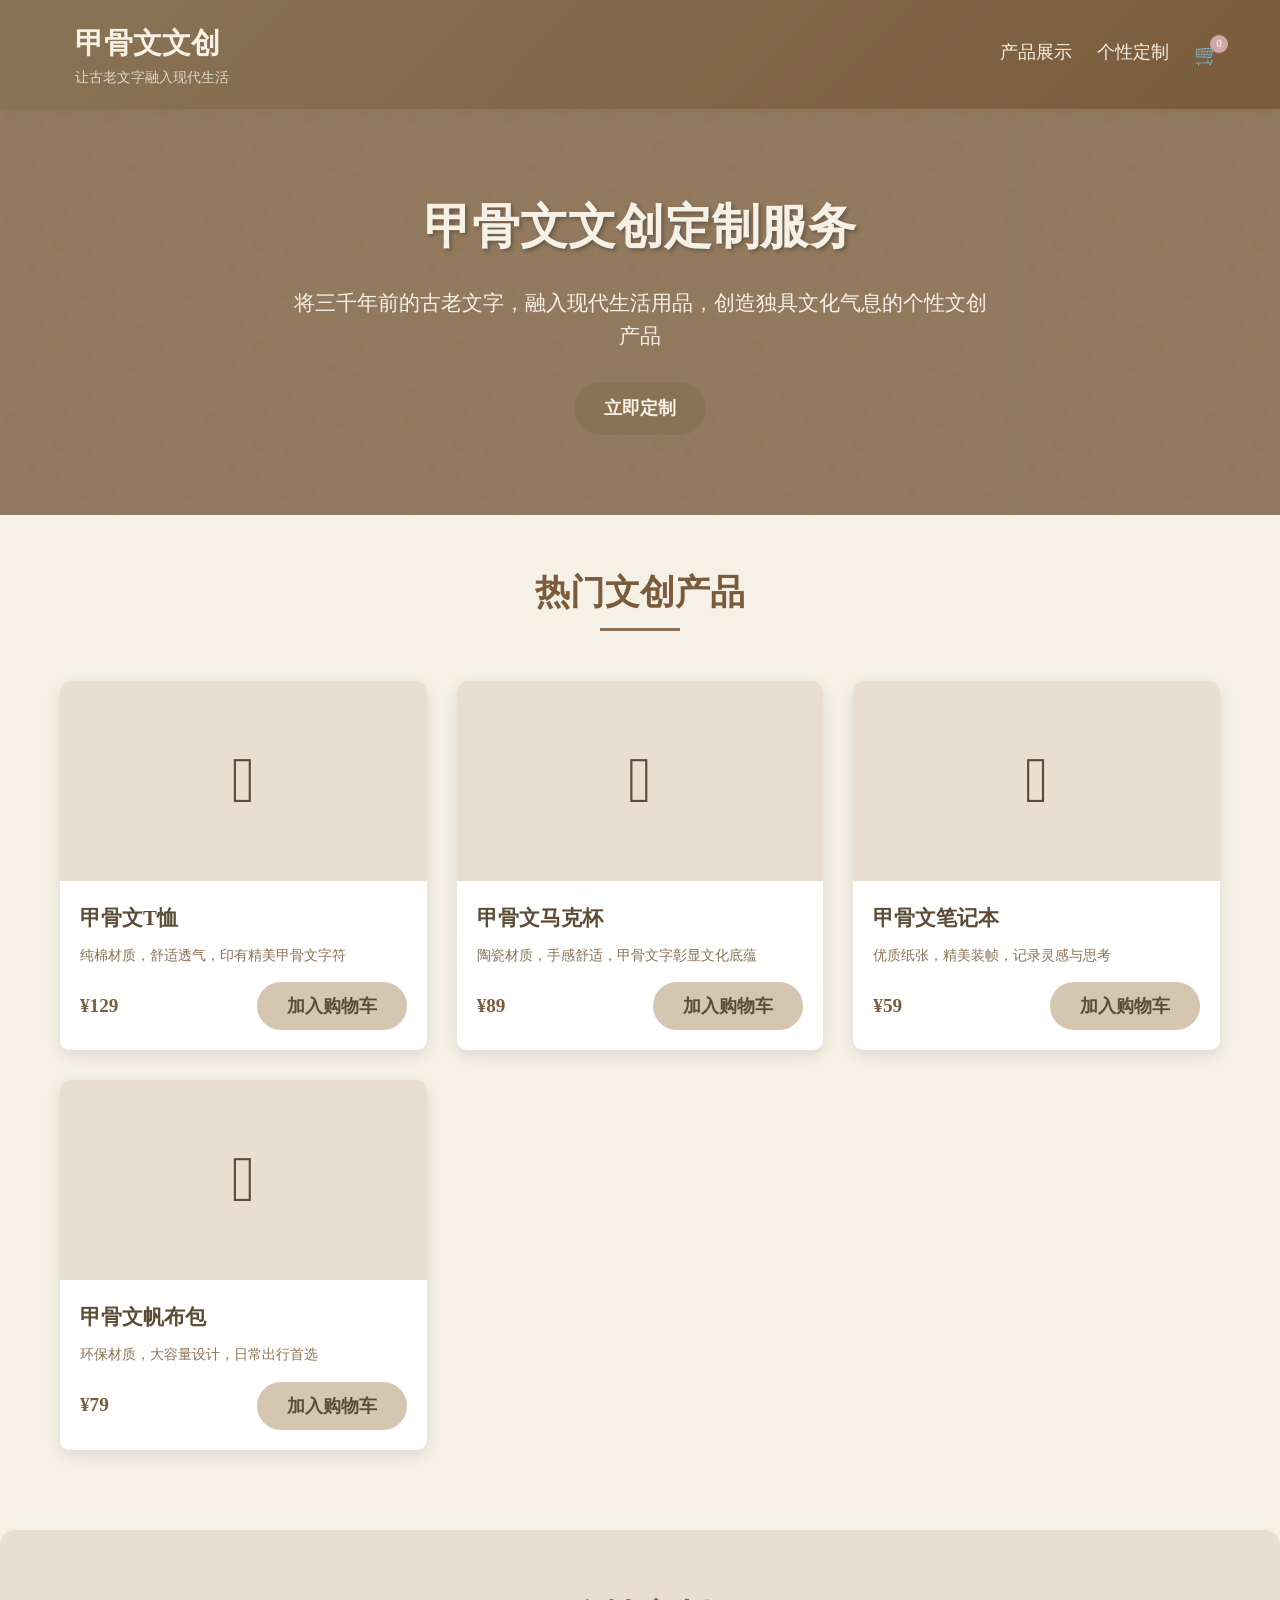
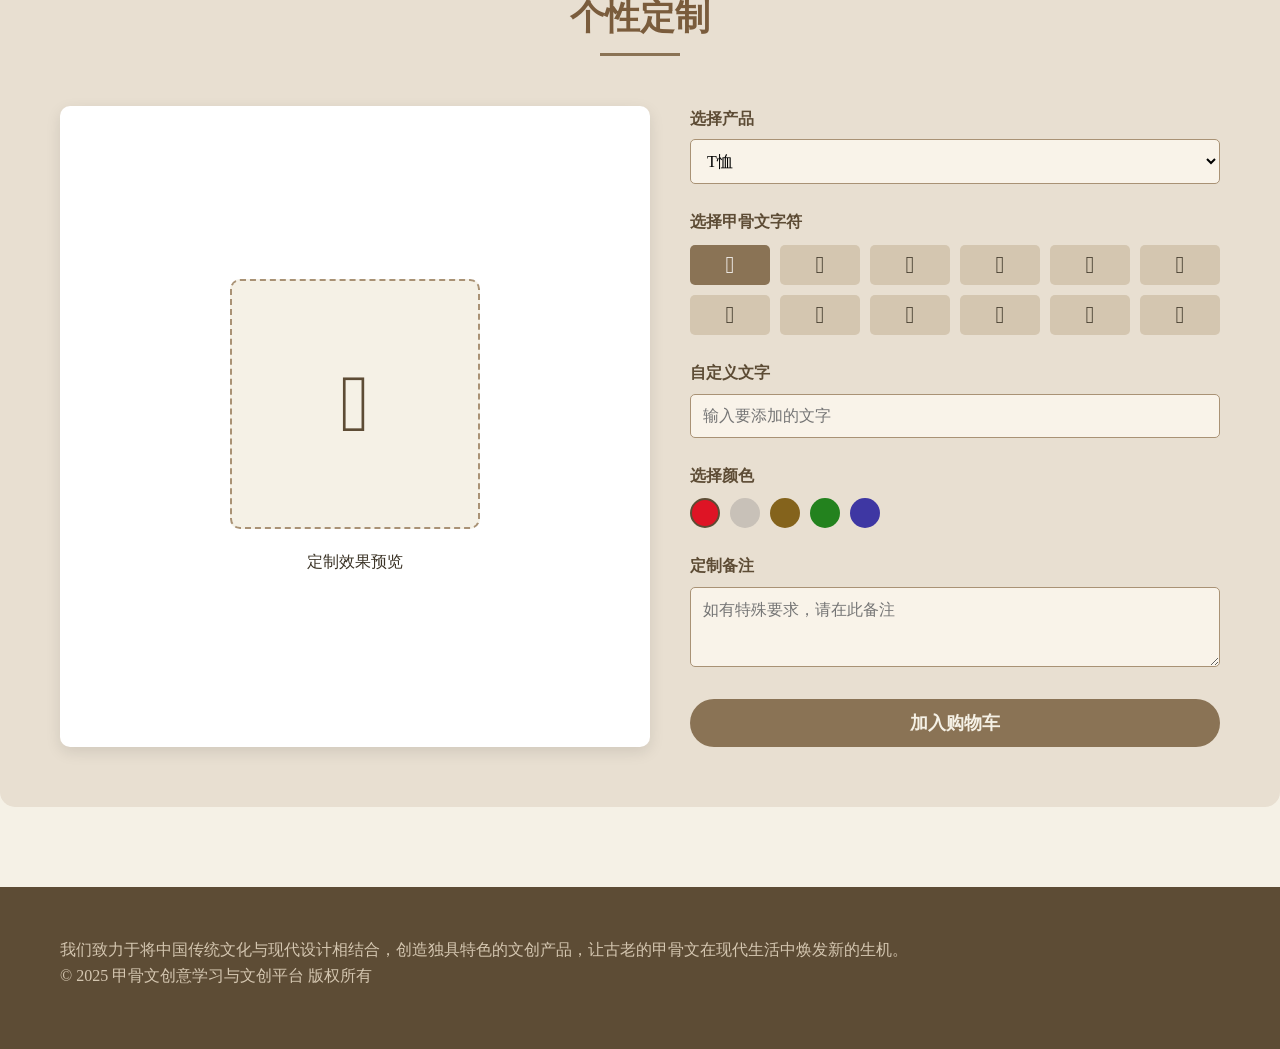
==== 文创定制服务.html @ ca6c398f "Add files via upload" ====
<!DOCTYPE html>
<html lang="zh-CN">
<head>
    <meta charset="UTF-8">
    <meta name="viewport" content="width=device-width, initial-scale=1.0">
    <title>甲骨文文创定制服务</title>
    <style>
        * {
            margin: 0;
            padding: 0;
            box-sizing: border-box;
            font-family: 'SimSun', 'STKaiti', serif;
        }
        
        body {
            background: #f5f1e6;
            color: #3a3225;
            line-height: 1.6;
        }
        
        .container {
            max-width: 1200px;
            margin: 0 auto;
            padding: 0 20px;
        }
        
        /* 头部样式 */
        header {
            background: linear-gradient(135deg, #8a7355 0%, #7a5c3c 100%);
            color: #f5f1e6;
            padding: 20px 0;
            box-shadow: 0 4px 12px rgba(0, 0, 0, 0.1);
        }
        
        .header-content {
            display: flex;
            justify-content: space-between;
            align-items: center;
        }
        
        .logo {
            display: flex;
            align-items: center;
        }
        
        .logo-icon {
            font-size: 2.5rem;
            margin-right: 15px;
            color: #d4c6b0;
        }
        
        .logo-text {
            font-size: 1.8rem;
            font-weight: bold;
        }
        
        .logo-subtitle {
            font-size: 0.9rem;
            opacity: 0.8;
        }
        
        nav ul {
            display: flex;
            list-style: none;
        }
        
        nav li {
            margin-left: 25px;
        }
        
        nav a {
            color: #f5f1e6;
            text-decoration: none;
            font-size: 1.1rem;
            transition: color 0.3s;
            position: relative;
        }
        
        nav a:hover {
            color: #d4c6b0;
        }
        
        nav a::after {
            content: '';
            position: absolute;
            width: 0;
            height: 2px;
            bottom: -5px;
            left: 0;
            background-color: #d4c6b0;
            transition: width 0.3s;
        }
        
        nav a:hover::after {
            width: 100%;
        }
        
        .cart-icon {
            position: relative;
            font-size: 1.3rem;
        }
        
        .cart-count {
            position: absolute;
            top: -8px;
            right: -8px;
            background: #d4a5a5;
            color: white;
            border-radius: 50%;
            width: 18px;
            height: 18px;
            font-size: 0.7rem;
            display: flex;
            align-items: center;
            justify-content: center;
        }
         /* Banner样式 */
        .banner {
            background: linear-gradient(rgba(122, 92, 60, 0.8), rgba(122, 92, 60, 0.8)), url('data:image/svg+xml;utf8,<svg xmlns="http://www.w3.org/2000/svg" width="100" height="100" viewBox="0 0 100 100"><path d="M11 18c3.866 0 7-3.134 7-7s-3.134-7-7-7-7 3.134-7 7 3.134 7 7 7zm48 25c3.866 0 7-3.134 7-7s-3.134-7-7-7-7 3.134-7 7 3.134 7 7 7zm-43-7c1.657 0 3-1.343 3-3s-1.343-3-3-3-3 1.343-3 3 1.343 3 3 3zm63 31c1.657 0 3-1.343 3-3s-1.343-3-3-3-3 1.343-3 3 1.343 3 3 3zM34 90c1.657 0 3-1.343 3-3s-1.343-3-3-3-3 1.343-3 3 1.343 3 3 3zm56-76c1.657 0 3-1.343 3-3s-1.343-3-3-3-3 1.343-3 3 1.343 3 3 3zM12 86c2.21 0 4-1.79 4-4s-1.79-4-4-4-4 1.79-4 4 1.79 4 4 4zm28-65c2.21 0 4-1.79 4-4s-1.79-4-4-4-4 1.79-4 4 1.79 4 4 4zm23-11c2.76 0 5-2.24 5-5s-2.24-5-5-5-5 2.24-5 5 2.24 5 5 5zm-6 60c2.21 0 4-1.79 4-4s-1.79-4-4-4-4 1.79-4 4 1.79 4 4 4zm29 22c2.76 0 5-2.24 5-5s-2.24-5-5-5-5 2.24-5 5 2.24 5 5 5zM32 63c2.76 0 5-2.24 5-5s-2.24-5-5-5-5 2.24-5 5 2.24 5 5 5zm57-13c2.76 0 5-2.24 5-5s-2.24-5-5-5-5 2.24-5 5 2.24 5 5 5zm-9-21c1.105 0 2-.895 2-2s-.895-2-2-2-2 .895-2 2 .895 2 2 2zM60 91c1.105 0 2-.895 2-2s-.895-2-2-2-2 .895-2 2 .895 2 2 2zM35 41c1.105 0 2-.895 2-2s-.895-2-2-2-2 .895-2 2 .895 2 2 2zM12 60c1.105 0 2-.895 2-2s-.895-2-2-2-2 .895-2 2 .895 2 2 2z" fill="%23d4c6b0" fill-opacity="0.2"/></svg>');
            color: #f5f1e6;
            padding: 80px 0;
            text-align: center;
            margin-bottom: 50px;
        }
        
        .banner h1 {
            font-size: 3rem;
            margin-bottom: 20px;
            text-shadow: 2px 2px 4px rgba(0, 0, 0, 0.3);
        }
        
        .banner p {
            font-size: 1.3rem;
            max-width: 700px;
            margin: 0 auto 30px;
        }
        
        .btn {
            display: inline-block;
            background: #d4c6b0;
            color: #5d4c35;
            padding: 12px 30px;
            border-radius: 30px;
            text-decoration: none;
            font-weight: bold;
            transition: all 0.3s;
            border: none;
            cursor: pointer;
            font-size: 1.1rem;
        }
        
        .btn:hover {
            background: #c5b59a;
            transform: translateY(-3px);
            box-shadow: 0 5px 15px rgba(0, 0, 0, 0.1);
        }
        
        .btn-primary {
            background: #8a7355;
            color: #f5f1e6;
        }
        
        .btn-primary:hover {
            background: #7a5c3c;
        }
        
        /* 产品展示区 */
        .section-title {
            text-align: center;
            margin-bottom: 50px;
            position: relative;
        }
        
        .section-title h2 {
            font-size: 2.2rem;
            color: #7a5c3c;
            display: inline-block;
            padding-bottom: 10px;
        }
        
        .section-title h2::after {
            content: '';
            position: absolute;
            width: 80px;
            height: 3px;
            background: #8a7355;
            bottom: 0;
            left: 50%;
            transform: translateX(-50%);
        }
        
        .products {
            display: grid;
            grid-template-columns: repeat(auto-fill, minmax(280px, 1fr));
            gap: 30px;
            margin-bottom: 80px;
        } .product-card {
            background: white;
            border-radius: 10px;
            overflow: hidden;
            box-shadow: 0 5px 15px rgba(0, 0, 0, 0.1);
            transition: transform 0.3s;
        }
        
        .product-card:hover {
            transform: translateY(-10px);
        }
        
        .product-img {
            height: 200px;
            background: #e8dfd1;
            display: flex;
            align-items: center;
            justify-content: center;
            position: relative;
        }
        
        .product-oracle {
            font-size: 4rem;
            color: #5d4c35;
        }
        
        .product-info {
            padding: 20px;
        }
        
        .product-info h3 {
            font-size: 1.3rem;
            margin-bottom: 10px;
            color: #5d4c35;
        }
        
        .product-info p {
            color: #8a7355;
            margin-bottom: 15px;
            font-size: 0.9rem;
        }
        
        .product-price {
            display: flex;
            justify-content: space-between;
            align-items: center;
        }
        
        .price {
            font-size: 1.2rem;
            font-weight: bold;
            color: #7a5c3c;
        }
        
        /* 定制区域 */
        .customization {
            background: #e8dfd1;
            padding: 60px 0;
            margin-bottom: 80px;
            border-radius: 15px;
        }
        
        .customization-container {
            display: flex;
            flex-wrap: wrap;
            gap: 40px;
        }
        
        .custom-preview {
            flex: 1;
            min-width: 300px;
            background: white;
            border-radius: 10px;
            padding: 30px;
            box-shadow: 0 5px 15px rgba(0, 0, 0, 0.1);
            display: flex;
            flex-direction: column;
            align-items: center;
            justify-content: center;
        }
        
        .preview-item {
            width: 250px;
            height: 250px;
            background: #f5f1e6;
            border: 2px dashed #a99275;
            border-radius: 10px;
            display: flex;
            align-items: center;
            justify-content: center;
            margin-bottom: 20px;
        }
        
        .preview-oracle {
            font-size: 5rem;
            color: #5d4c35;
        }
        
        .custom-controls {
            flex: 1;
            min-width: 300px;
        }
        
        .control-group {
            margin-bottom: 25px;
        }
        
        .control-group label {
            display: block;
            margin-bottom: 8px;
            font-weight: bold;
            color: #5d4c35;
        }
        
        .control-group input, .control-group select, .control-group textarea {
            width: 100%;
            padding: 12px;
            border: 1px solid #a99275;
            border-radius: 5px;
            background: #f9f3e9;
            font-size: 1rem;
        }
        
        .color-options {
            display: flex;
            gap: 10px;
            margin-top: 10px;
        }
        
        .color-option {
            width: 30px;
            height: 30px;
            border-radius: 50%;
            cursor: pointer;
            border: 2px solid transparent;
        }
        
        .color-option.active {
            border-color: #5d4c35;
        }
        
        .oracle-characters {
            display: grid;
            grid-template-columns: repeat(6, 1fr);
            gap: 10px;
            margin-top: 10px;
        }
        
        .oracle-char {
            background: #d4c6b0;
            border-radius: 5px;
            height: 40px;
            display: flex;
            align-items: center;
            justify-content: center;
            cursor: pointer;
            font-size: 1.5rem;
            transition: all 0.3s;
        }
        
        .oracle-char:hover {
            background: #c5b59a;
        }
        
        .oracle-char.active {
            background: #8a7355;
            color: white;
        }
        
        /* 购物车 */
        .cart-modal {
            position: fixed;
            top: 0;
            right: -400px;
            width: 380px;
            height: 100vh;
            background: white;
            box-shadow: -5px 0 15px rgba(0, 0, 0, 0.1);
            transition: right 0.3s;
            z-index: 1000;
            display: flex;
            flex-direction: column;
        }
        
        .cart-modal.active {
            right: 0;
        }
        
        .cart-header {
            padding: 20px;
            background: #8a7355;
            color: white;
            display: flex;
            justify-content: space-between;
            align-items: center;
        }
        
        .cart-close {
            background: none;
            border: none;
            color: white;
            font-size: 1.5rem;
            cursor: pointer;
        }
        
        .cart-items {
            flex: 1;
            padding: 20px;
            overflow-y: auto;
        }
        
        .cart-item {
            display: flex;
            margin-bottom: 20px;
            padding-bottom: 20px;
            border-bottom: 1px solid #e8dfd1;
        }
        
        .cart-item-img {
            width: 80px;
            height: 80px;
            background: #e8dfd1;
            border-radius: 5px;
            display: flex;
            align-items: center;
            justify-content: center;
            margin-right: 15px;
        }
        
        .cart-item-info {
            flex: 1;
        }
        
        .cart-item-info h4 {
            margin-bottom: 5px;
            color: #5d4c35;
        }
        
        .cart-item-info p {
            color: #8a7355;
            font-size: 0.9rem;
        }
        
        .cart-item-price {
            font-weight: bold;
            color: #7a5c3c;
        }
        
        .cart-footer {
            padding: 20px;
            border-top: 1px solid #e8dfd1;
        }
        
        .cart-total {
            display: flex;
            justify-content: space-between;
            margin-bottom: 20px;
            font-size: 1.2rem;
            font-weight: bold;
            color: #5d4c35;
        }  /* 页脚 */
        footer {
            background: #5d4c35;
            color: #d4c6b0;
            padding: 50px 0 20px;
        }
        
        .footer-content {
            display: flex;
            flex-wrap: wrap;
            gap: 40px;
            margin-bottom: 40px;
        }
        
        .footer-column {
            flex: 1;
            min-width: 200px;
        }
        
        .footer-column h3 {
            color: #f5f1e6;
            margin-bottom: 20px;
            font-size: 1.2rem;
        }
        
        .footer-column ul {
            list-style: none;
        }
        
        .footer-column li {
            margin-bottom: 10px;
        }
        
        .footer-column a {
            color: #d4c6b0;
            text-decoration: none;
            transition: color 0.3s;
        }
        
        .footer-column a:hover {
            color: #f5f1e6;
        }
        
        .copyright {
            text-align: center;
            padding-top: 20px;
            border-top: 1px solid #8a7355;
            font-size: 0.9rem;
        }
        
        /* 响应式设计 */
        @media (max-width: 768px) {
            .header-content {
                flex-direction: column;
                text-align: center;
            }
            
            nav ul {
                margin-top: 20px;
                justify-content: center;
            }
            
            nav li {
                margin: 0 10px;
            }
            
            .banner h1 {
                font-size: 2.2rem;
            }
            
            .customization-container {
                flex-direction: column;
            }
            
            .oracle-characters {
                grid-template-columns: repeat(4, 1fr);
            }
            
            .cart-modal {
                width: 100%;
                right: -100%;
            }
        }
    </style>
</head>
<body>
    <!-- 头部 -->
    <header>
        <div class="container">
            <div class="header-content">
                <div class="logo">
                    <div class="logo-icon"></div>
                    <div>
                        <div class="logo-text">甲骨文文创</div>
                        <div class="logo-subtitle">让古老文字融入现代生活</div>
                    </div>
                </div>
                <nav>
                    <ul>
                        <li><a href=" ">产品展示</a ></li>
                        <li><a href="#customization">个性定制</a ></li>
                        <li>
                            <a href="#" class="cart-icon" id="cart-toggle">
                                🛒 <span class="cart-count">0</span>
                            </a >
                        </li>
                    </ul>
                </nav>
            </div>
        </div>
    </header>

    <!-- Banner -->
    <section class="banner">
        <div class="container">
            <h1>甲骨文文创定制服务</h1>
            <p>将三千年前的古老文字，融入现代生活用品，创造独具文化气息的个性文创产品</p >
            <a href="#customization" class="btn btn-primary">立即定制</a >
        </div>
    </section>

    <!-- 产品展示 -->
    <section class="container" id="products">
        <div class="section-title">
            <h2>热门文创产品</h2>
        </div>
        <div class="products">


<div class="product-card">
                <div class="product-img">
                    <div class="product-oracle">𓆏</div>
                </div>
                <div class="product-info">
                    <h3>甲骨文T恤</h3>
                    <p>纯棉材质，舒适透气，印有精美甲骨文字符</p >
                    <div class="product-price">
                        <div class="price">¥129</div>
                        <button class="btn">加入购物车</button>
                    </div>
                </div>
            </div>

            


            <div class="product-card">
                <div class="product-img">
                    <div class="product-oracle">𓍯</div>
                </div>
                <div class="product-info">
                    <h3>甲骨文马克杯</h3>
                    <p>陶瓷材质，手感舒适，甲骨文字彰显文化底蕴</p >
                    <div class="product-price">
                        <div class="price">¥89</div>
                        <button class="btn">加入购物车</button>
                    </div>
                </div>
            </div>






<div class="product-card">
                <div class="product-img">
                    <div class="product-oracle">𓂀</div>
                </div>
                <div class="product-info">
                    <h3>甲骨文笔记本</h3>
                    <p>优质纸张，精美装帧，记录灵感与思考</p >
                    <div class="product-price">
                        <div class="price">¥59</div>
                        <button class="btn">加入购物车</button>
                    </div>
                </div>
            </div>









            <div class="product-card">
                <div class="product-img">
                    <div class="product-oracle">𓃻</div>
                </div>
                <div class="product-info">
                    <h3>甲骨文帆布包</h3>
                    <p>环保材质，大容量设计，日常出行首选</p >
                    <div class="product-price">
                        <div class="price">¥79</div>
                        <button class="btn">加入购物车</button>
                    </div>
                </div>
            </div>
        </div>
    </section>

    <!-- 定制区域 -->
    <section class="customization" id="customization">
        <div class="container">
            <div class="section-title">
                <h2>个性定制</h2>
            </div>
            <div class="customization-container">
                <div class="custom-preview">
                    <div class="preview-item">
                        <div class="preview-oracle" id="preview-oracle">𓃒</div>
                    </div>
                    <p>定制效果预览</p >
                </div>
                <div class="custom-controls">
                    <div class="control-group">
                        <label for="product-type">选择产品</label>
                        <select id="product-type">
                            <option value="t-shirt">T恤</option>
                            <option value="mug">马克杯</option>
                            <option value="notebook">笔记本</option>
                            <option value="bag">帆布包</option>
                        </select>
                    </div>
                    <div class="control-group">
                        <label>选择甲骨文字符</label>
                        <div class="oracle-characters">
                            <div class="oracle-char active">𓃒</div>
                            <div class="oracle-char">𓆏</div>
                            <div class="oracle-char">𓍯</div>
                            <div class="oracle-char">𓂀</div>
                            <div class="oracle-char">𓃻</div>
                            <div class="oracle-char">𓁛</div>
                                  <div class="oracle-char">𓂧</div>
                            <div class="oracle-char">𓅓</div>
                            <div class="oracle-char">𓆑</div>
                            <div class="oracle-char">𓇋</div>
                            <div class="oracle-char">𓈖</div>
                            <div class="oracle-char">𓉐</div>
                        </div>
                    </div>
                    <div class="control-group">
                        <label for="custom-text">自定义文字</label>
                        <input type="text" id="custom-text" placeholder="输入要添加的文字">
                    </div>
                    <div class="control-group">
                        <label>选择颜色</label>
                        <div class="color-options">
                            <div class="color-option active" style="background-color: #de1425;"></div>
                            <div class="color-option" style="background-color: #c8c1b8;"></div>
                            <div class="color-option" style="background-color: #84631c;"></div>
                            <div class="color-option" style="background-color: #23821e;"></div>
                            <div class="color-option" style="background-color: #3e37a3;"></div>
                        </div>
                    </div>
                    <div class="control-group">
                        <label for="custom-note">定制备注</label>
                        <textarea id="custom-note" rows="3" placeholder="如有特殊要求，请在此备注"></textarea>
                    </div>
                    <button class="btn btn-primary" style="width: 100%;">加入购物车</button>
                </div>
            </div>
        </div>
    </section>

    <!-- 购物车 -->
    <div class="cart-modal" id="cart-modal">
        <div class="cart-header">
            <h3>购物车</h3>
            <button class="cart-close" id="cart-close">×</button>
        </div>
        <div class="cart-items">
            <!-- 购物车内容将通过JavaScript动态生成 -->
            <div class="empty-cart" style="text-align: center; padding: 40px 0; color: #8a7355;">
                购物车为空
            </div>
        </div>
        <div class="cart-footer">
            <div class="cart-total">
                <span>总计:</span>
                <span>¥0</span>
            </div>
            <button class="btn btn-primary" style="width: 100%;">立即结算</button>
        </div>
    </div>

    <!-- 页脚 -->
    <footer>
        <div class="container">
            <div class="footer-content">
                <div class="footer-column">
                    <p>我们致力于将中国传统文化与现代设计相结合，创造独具特色的文创产品，让古老的甲骨文在现代生活中焕发新的生机。</p >
                                  <p>&copy;  2025 甲骨文创意学习与文创平台 版权所有</p >
                </div>
            
        </div>
    </footer><script>
        // 购物车功能
        const cartToggle = document.getElementById('cart-toggle');
        const cartModal = document.getElementById('cart-modal');
        const cartClose = document.getElementById('cart-close');
        const cartCount = document.querySelector('.cart-count');
        
        cartToggle.addEventListener('click', function(e) {
            e.preventDefault();
            cartModal.classList.add('active');
        });
        
        cartClose.addEventListener('click', function() {
            cartModal.classList.remove('active');
        });
        
        // 甲骨文字符选择
        const oracleChars = document.querySelectorAll('.oracle-char');
        const previewOracle = document.getElementById('preview-oracle');
        
        oracleChars.forEach(char => {
            char.addEventListener('click', function() {
                oracleChars.forEach(c => c.classList.remove('active'));
                this.classList.add('active');
                previewOracle.textContent = this.textContent;
            });
        });
        
        // 颜色选择
        const colorOptions = document.querySelectorAll('.color-option');
        
        colorOptions.forEach(option => {
            option.addEventListener('click', function() {
                colorOptions.forEach(o => o.classList.remove('active'));
                this.classList.add('active');
                previewOracle.style.color = this.style.backgroundColor;
            });
        });
        
        // 添加产品到购物车
        const addToCartButtons = document.querySelectorAll('.product-card .btn');
        const customAddToCart = document.querySelector('.custom-controls .btn');
        
        let cartItems = [];
        let cartTotal = 0;
        
        function updateCart() {
            cartCount.textContent = cartItems.length;
            
            const cartItemsContainer = document.querySelector('.cart-items');
            const cartTotalElement = document.querySelector('.cart-total span:last-child');
            
            if (cartItems.length === 0) {
                cartItemsContainer.innerHTML = '<div class="empty-cart" style="text-align: center; padding: 40px 0; color: #8a7355;">购物车为空</div>';
                cartTotalElement.textContent = '¥0';
                return;
            }
            
            cartItemsContainer.innerHTML = '';
            cartTotal = 0;
            
            cartItems.forEach((item, index) => {
                cartTotal += item.price;
                
                const cartItemElement = document.createElement('div');
                cartItemElement.className = 'cart-item';
                cartItemElement.innerHTML = `
                    <div class="cart-item-img">
                        <div style="font-size: 2rem;">${item.oracleChar}</div>
                    </div>
                    <div class="cart-item-info">
                        <h4>${item.name}</h4>
                        <p>${item.customText ? '文字: ' + item.customText : ''}</p >
                        <div class="cart-item-price">¥${item.price}</div>
                    </div>
                `;
                
                cartItemsContainer.appendChild(cartItemElement);
            });
            
            cartTotalElement.textContent = `¥${cartTotal}`;
        }
        
        addToCartButtons.forEach(button => {
            button.addEventListener('click', function() {
                const productCard = this.closest('.product-card');
                const productName = productCard.querySelector('h3').textContent;
                const productPrice = parseInt(productCard.querySelector('.price').textContent.replace('¥', ''));
                const oracleChar = productCard.querySelector('.product-oracle').textContent;
                
                cartItems.push({
                    name: productName,
                    price: productPrice,
                    oracleChar: oracleChar
                });
                
                updateCart();
                
                // 显示添加成功提示
                alert(`已成功将 ${productName} 添加到购物车`);
            });
        });customAddToCart.addEventListener('click', function() {
            const productType = document.getElementById('product-type');
            const selectedProduct = productType.options[productType.selectedIndex].text;
            const oracleChar = document.querySelector('.oracle-char.active').textContent;
            const customText = document.getElementById('custom-text').value;
            
            // 根据产品类型设置价格
            let price = 0;
            switch(productType.value) {
                case 't-shirt':
                    price = 129;
                    break;
                case 'mug':
                    price = 89;
                    break;
                case 'notebook':
                    price = 59;
                    break;
                case 'bag':
                    price = 79;
                    break;
            }
            
            // 如果有自定义文字，增加费用
            if (customText) {
                price += 20;
            }
            
            cartItems.push({
                name: `定制${selectedProduct}`,
                price: price,
                oracleChar: oracleChar,
                customText: customText
            });
            
            updateCart();
            
            // 显示添加成功提示
            alert(`已成功将定制${selectedProduct}添加到购物车`);
        });
        
        // 初始化
        updateCart();
    </script>
</body>
</html>
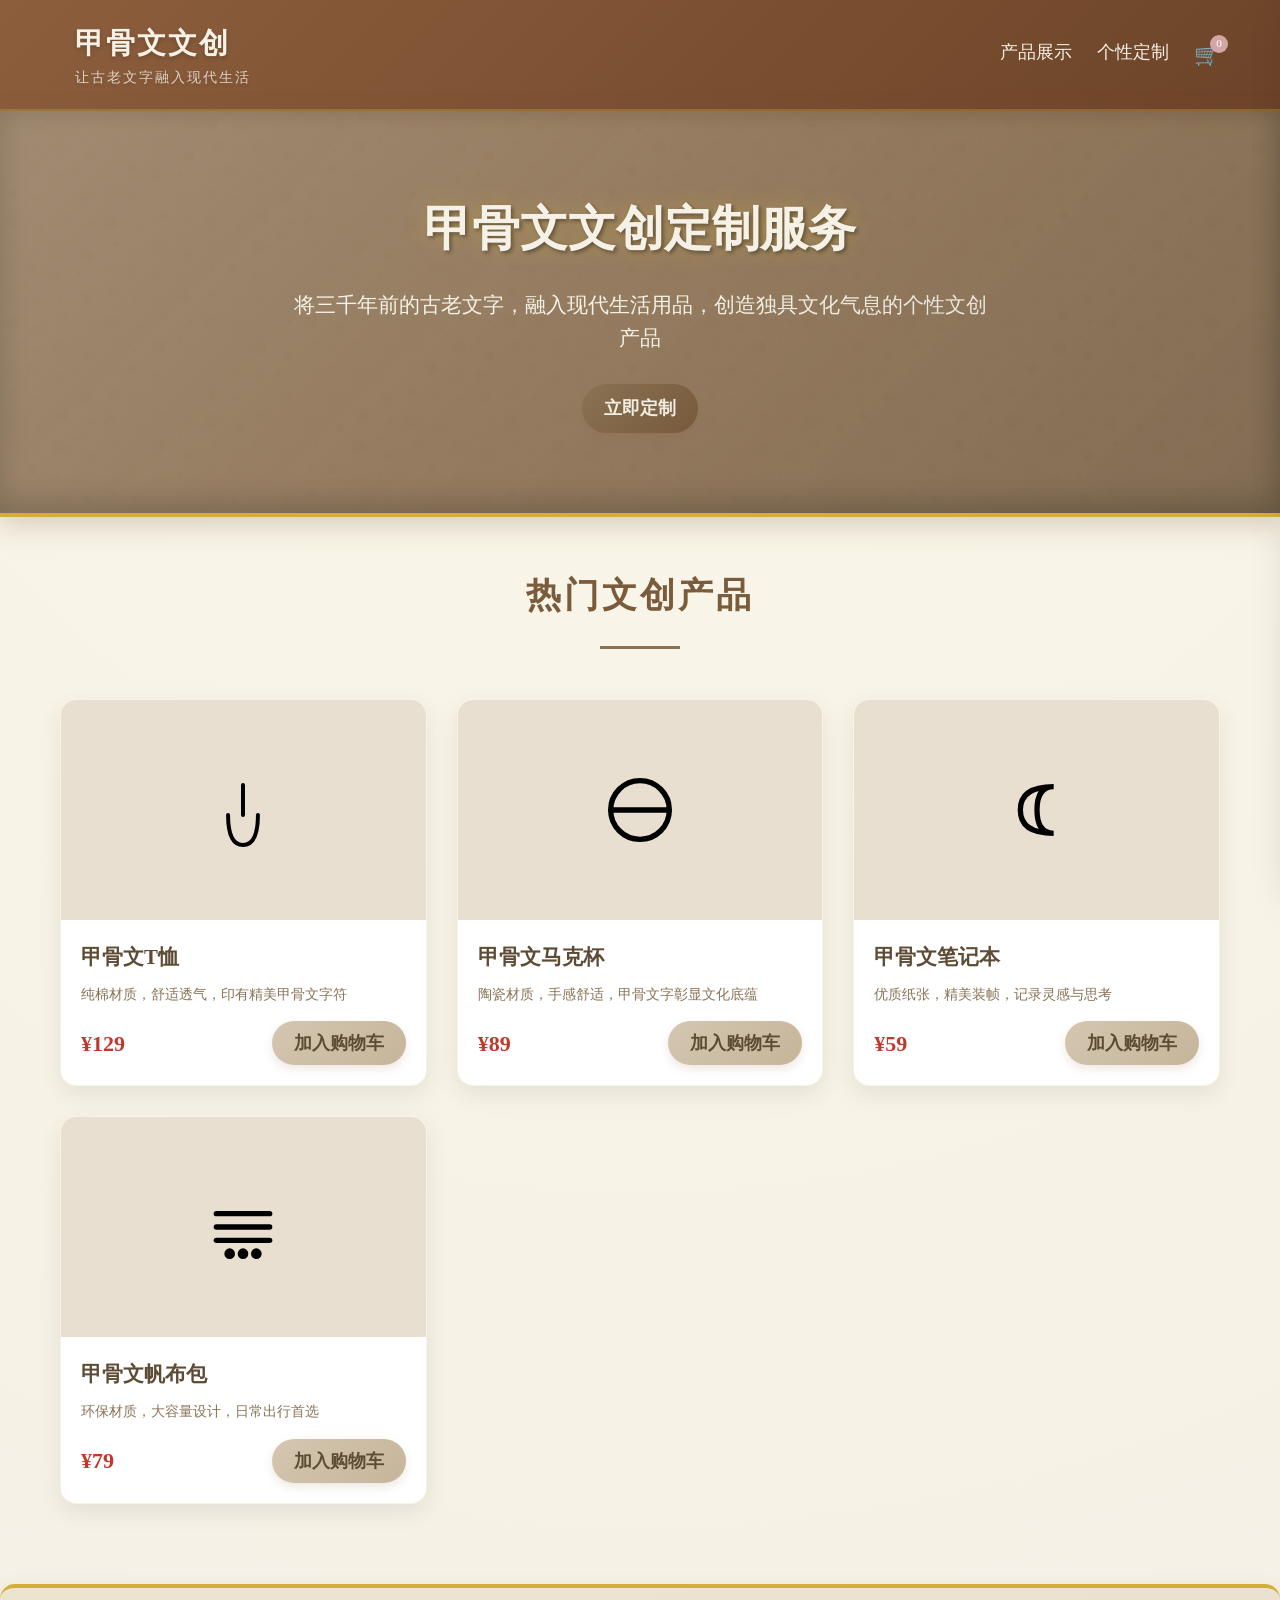
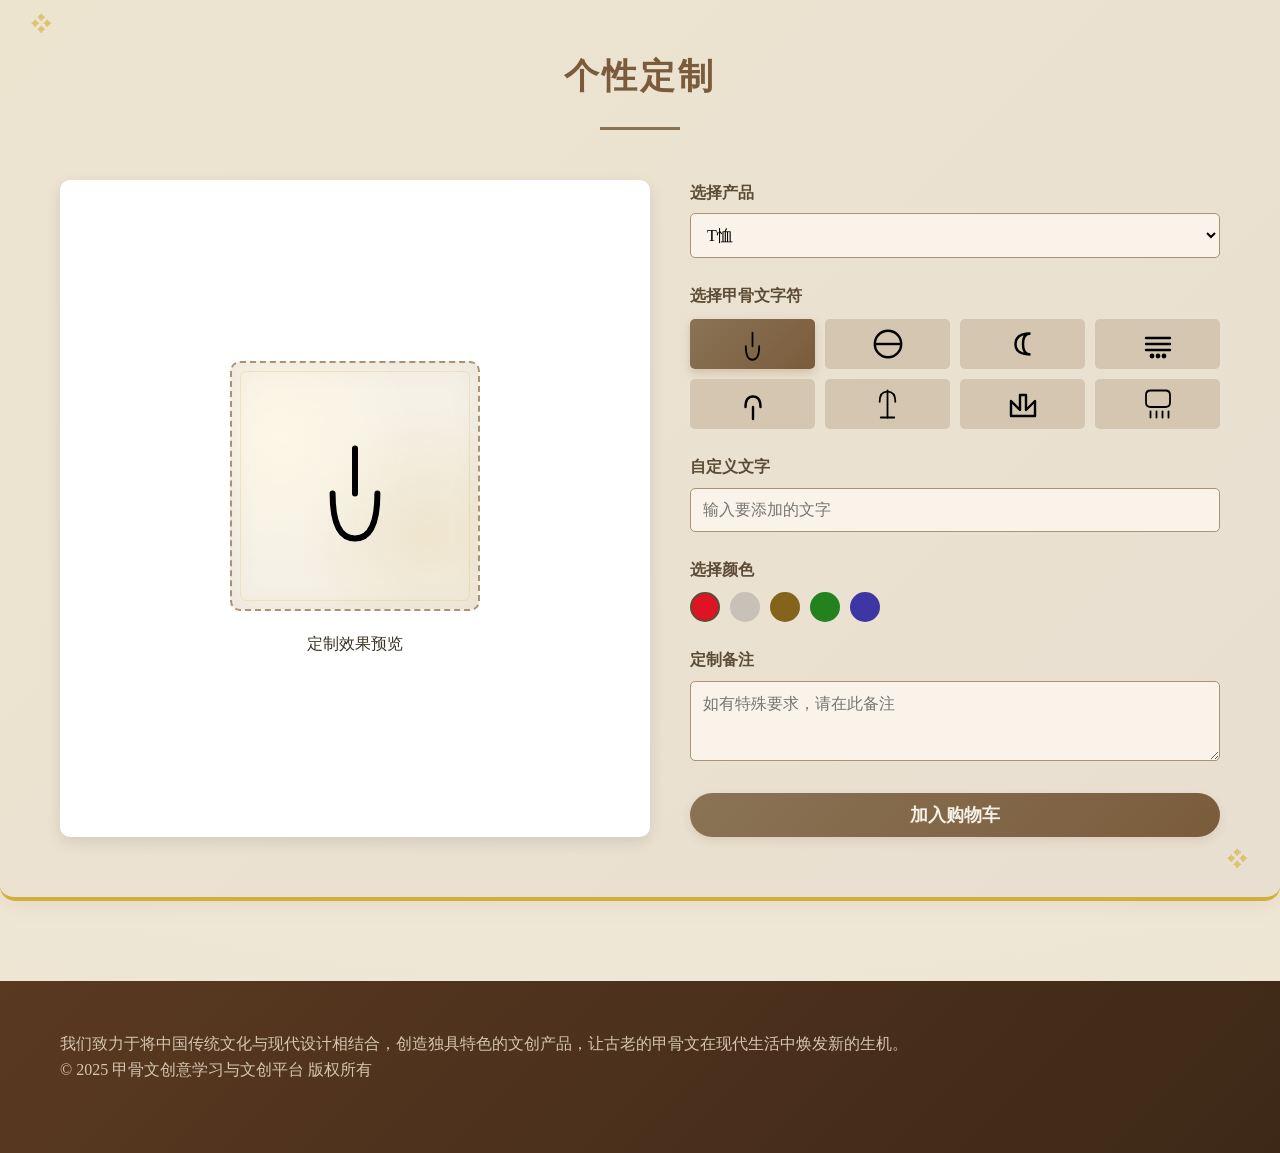
==== commit 734719e2: "feat: 生成项目Code Wiki文档 Co-authored-by: traeagent <traeagent@users.noreply.github.com>" ====
--- a/文创定制服务.html
+++ b/文创定制服务.html
@@ -4,6 +4,8 @@
     <meta charset="UTF-8">
     <meta name="viewport" content="width=device-width, initial-scale=1.0">
     <title>甲骨文文创定制服务</title>
+    <link rel="stylesheet" href="./css/common.css">
+    <link rel="stylesheet" href="./css/enhance.css">
     <style>
         * {
             margin: 0;
@@ -13,9 +15,10 @@
         }
         
         body {
-            background: #f5f1e6;
+            background: radial-gradient(circle at 50% 0%, #faf6e8 0%, #f5f1e6 60%, #ede4d0 100%);
             color: #3a3225;
             line-height: 1.6;
+            min-height: 100vh;
         }
         
         .container {
@@ -121,12 +124,25 @@
             padding: 80px 0;
             text-align: center;
             margin-bottom: 50px;
-        }
-        
+            box-shadow: inset 0 -10px 30px rgba(0, 0, 0, 0.2), 0 8px 25px rgba(122, 92, 60, 0.25);
+            border-bottom: 4px solid #d4af37;
+            position: relative;
+            overflow: hidden;
+        }
+
+        .banner::before {
+            content: '';
+            position: absolute;
+            inset: 0;
+            background: linear-gradient(135deg, rgba(255, 255, 255, 0.12) 0%, transparent 50%, rgba(0, 0, 0, 0.12) 100%);
+            pointer-events: none;
+        }
+
         .banner h1 {
             font-size: 3rem;
             margin-bottom: 20px;
-            text-shadow: 2px 2px 4px rgba(0, 0, 0, 0.3);
+            text-shadow: 2px 2px 4px rgba(0, 0, 0, 0.4), 0 0 20px rgba(212, 175, 55, 0.4);
+            position: relative;
         }
         
         .banner p {
@@ -137,7 +153,7 @@
         
         .btn {
             display: inline-block;
-            background: #d4c6b0;
+            background: linear-gradient(135deg, #d4c6b0 0%, #c5b59a 100%);
             color: #5d4c35;
             padding: 12px 30px;
             border-radius: 30px;
@@ -147,21 +163,21 @@
             border: none;
             cursor: pointer;
             font-size: 1.1rem;
+            box-shadow: 0 4px 10px rgba(140, 94, 60, 0.15);
         }
         
         .btn:hover {
-            background: #c5b59a;
             transform: translateY(-3px);
-            box-shadow: 0 5px 15px rgba(0, 0, 0, 0.1);
+            box-shadow: 0 8px 20px rgba(140, 94, 60, 0.25);
         }
         
         .btn-primary {
-            background: #8a7355;
+            background: linear-gradient(135deg, #8a7355 0%, #7a5c3c 100%);
             color: #f5f1e6;
         }
         
         .btn-primary:hover {
-            background: #7a5c3c;
+            background: linear-gradient(135deg, #7a5c3c 0%, #6a4c2c 100%);
         }
         
         /* 产品展示区 */
@@ -196,14 +212,16 @@
             margin-bottom: 80px;
         } .product-card {
             background: white;
-            border-radius: 10px;
+            border-radius: 16px;
             overflow: hidden;
-            box-shadow: 0 5px 15px rgba(0, 0, 0, 0.1);
-            transition: transform 0.3s;
+            box-shadow: 0 8px 20px rgba(140, 94, 60, 0.12);
+            transition: transform 0.3s, box-shadow 0.3s;
+            border: 1px solid rgba(212, 175, 55, 0.15);
         }
         
         .product-card:hover {
             transform: translateY(-10px);
+            box-shadow: 0 15px 30px rgba(140, 94, 60, 0.25);
         }
         
         .product-img {
@@ -218,6 +236,9 @@
         .product-oracle {
             font-size: 4rem;
             color: #5d4c35;
+            display: flex;
+            align-items: center;
+            justify-content: center;
         }
         
         .product-info {
@@ -250,10 +271,34 @@
         
         /* 定制区域 */
         .customization {
-            background: #e8dfd1;
+            background: linear-gradient(135deg, #ede4d0 0%, #e8dfd1 100%);
             padding: 60px 0;
             margin-bottom: 80px;
             border-radius: 15px;
+            border-top: 4px solid #d4af37;
+            border-bottom: 4px solid #d4af37;
+            position: relative;
+            box-shadow: 0 5px 20px rgba(140, 94, 60, 0.1);
+        }
+
+        .customization::before,
+        .customization::after {
+            content: '❖';
+            position: absolute;
+            color: #d4af37;
+            font-size: 1.5rem;
+            opacity: 0.6;
+            pointer-events: none;
+        }
+
+        .customization::before {
+            top: 18px;
+            left: 30px;
+        }
+
+        .customization::after {
+            bottom: 18px;
+            right: 30px;
         }
         
         .customization-container {
@@ -278,18 +323,35 @@
         .preview-item {
             width: 250px;
             height: 250px;
-            background: #f5f1e6;
+            background:
+                radial-gradient(circle at 20% 30%, rgba(255, 250, 230, 0.7) 0%, transparent 50%),
+                radial-gradient(circle at 80% 70%, rgba(230, 210, 170, 0.4) 0%, transparent 50%),
+                #f5f1e6;
             border: 2px dashed #a99275;
             border-radius: 10px;
             display: flex;
             align-items: center;
             justify-content: center;
             margin-bottom: 20px;
+            box-shadow: inset 0 0 30px rgba(140, 94, 60, 0.08);
+            position: relative;
+        }
+
+        .preview-item::after {
+            content: '';
+            position: absolute;
+            inset: 8px;
+            border: 1px solid rgba(212, 175, 55, 0.2);
+            border-radius: 6px;
+            pointer-events: none;
         }
         
         .preview-oracle {
             font-size: 5rem;
             color: #5d4c35;
+            display: flex;
+            align-items: center;
+            justify-content: center;
         }
         
         .custom-controls {
@@ -337,7 +399,7 @@
         
         .oracle-characters {
             display: grid;
-            grid-template-columns: repeat(6, 1fr);
+            grid-template-columns: repeat(4, 1fr);
             gap: 10px;
             margin-top: 10px;
         }
@@ -345,22 +407,25 @@
         .oracle-char {
             background: #d4c6b0;
             border-radius: 5px;
-            height: 40px;
+            height: 50px;
             display: flex;
             align-items: center;
             justify-content: center;
             cursor: pointer;
             font-size: 1.5rem;
             transition: all 0.3s;
+            overflow: hidden;
         }
         
         .oracle-char:hover {
             background: #c5b59a;
+            transform: translateY(-2px);
         }
         
         .oracle-char.active {
-            background: #8a7355;
+            background: linear-gradient(135deg, #8a7355 0%, #7a5c3c 100%);
             color: white;
+            box-shadow: 0 4px 10px rgba(140, 94, 60, 0.25);
         }
         
         /* 购物车 */
@@ -585,7 +650,7 @@
 
 <div class="product-card">
                 <div class="product-img">
-                    <div class="product-oracle">𓆏</div>
+                    <div class="product-oracle" data-char="人">人</div>
                 </div>
                 <div class="product-info">
                     <h3>甲骨文T恤</h3>
@@ -602,7 +667,7 @@
 
             <div class="product-card">
                 <div class="product-img">
-                    <div class="product-oracle">𓍯</div>
+                    <div class="product-oracle" data-char="日">日</div>
                 </div>
                 <div class="product-info">
                     <h3>甲骨文马克杯</h3>
@@ -621,7 +686,7 @@
 
 <div class="product-card">
                 <div class="product-img">
-                    <div class="product-oracle">𓂀</div>
+                    <div class="product-oracle" data-char="月">月</div>
                 </div>
                 <div class="product-info">
                     <h3>甲骨文笔记本</h3>
@@ -643,7 +708,7 @@
 
             <div class="product-card">
                 <div class="product-img">
-                    <div class="product-oracle">𓃻</div>
+                    <div class="product-oracle" data-char="水">水</div>
                 </div>
                 <div class="product-info">
                     <h3>甲骨文帆布包</h3>
@@ -666,7 +731,7 @@
             <div class="customization-container">
                 <div class="custom-preview">
                     <div class="preview-item">
-                        <div class="preview-oracle" id="preview-oracle">𓃒</div>
+                        <div class="preview-oracle" id="preview-oracle" data-char="人">人</div>
                     </div>
                     <p>定制效果预览</p >
                 </div>
@@ -683,18 +748,14 @@
                     <div class="control-group">
                         <label>选择甲骨文字符</label>
                         <div class="oracle-characters">
-                            <div class="oracle-char active">𓃒</div>
-                            <div class="oracle-char">𓆏</div>
-                            <div class="oracle-char">𓍯</div>
-                            <div class="oracle-char">𓂀</div>
-                            <div class="oracle-char">𓃻</div>
-                            <div class="oracle-char">𓁛</div>
-                                  <div class="oracle-char">𓂧</div>
-                            <div class="oracle-char">𓅓</div>
-                            <div class="oracle-char">𓆑</div>
-                            <div class="oracle-char">𓇋</div>
-                            <div class="oracle-char">𓈖</div>
-                            <div class="oracle-char">𓉐</div>
+                            <div class="oracle-char active" data-char="人">人</div>
+                            <div class="oracle-char" data-char="日">日</div>
+                            <div class="oracle-char" data-char="月">月</div>
+                            <div class="oracle-char" data-char="水">水</div>
+                            <div class="oracle-char" data-char="火">火</div>
+                            <div class="oracle-char" data-char="木">木</div>
+                            <div class="oracle-char" data-char="山">山</div>
+                            <div class="oracle-char" data-char="雨">雨</div>
                         </div>
                     </div>
                     <div class="control-group">
@@ -753,6 +814,66 @@
             
         </div>
     </footer><script>
+        // SVG字典和渲染函数
+        const SVG_DICT = {
+            '人': './svg/人.svg',
+            '日': './svg/日.svg',
+            '月': './svg/月.svg',
+            '水': './svg/水.svg',
+            '火': './svg/火.svg',
+            '木': './svg/木.svg',
+            '山': './svg/山.svg',
+            '雨': './svg/雨.svg'
+        };
+
+        // 根据字符渲染对应SVG到指定元素
+        function renderOracleSVG(element, char, type) {
+            if (!element || !char || !SVG_DICT[char]) return;
+            const size = type === 'preview' ? 120 : (type === 'selector' ? 36 : 80);
+            const filter = 'sepia(1) hue-rotate(15deg) saturate(2)';
+            element.innerHTML = '<img src="' + SVG_DICT[char] + '" alt="' + char + '" style="width:' + size + 'px;height:' + size + 'px;filter:' + filter + ';object-fit:contain;">';
+        }
+
+        // 将颜色值转换为 hue-rotate 角度（用于SVG色调调整）
+        function colorToHueRotate(colorStr) {
+            const match = colorStr.match(/\d+/g);
+            if (!match || match.length < 3) return 15;
+            const r = parseInt(match[0]) / 255;
+            const g = parseInt(match[1]) / 255;
+            const b = parseInt(match[2]) / 255;
+            const max = Math.max(r, g, b);
+            const min = Math.min(r, g, b);
+            let h = 0;
+            if (max !== min) {
+                const d = max - min;
+                switch (max) {
+                    case r: h = ((g - b) / d) % 6; break;
+                    case g: h = (b - r) / d + 2; break;
+                    case b: h = (r - g) / d + 4; break;
+                }
+                h *= 60;
+                if (h < 0) h += 360;
+            }
+            return Math.round(h);
+        }
+
+        // DOM加载完成后遍历页面所有甲骨文展示位置并替换为SVG
+        document.addEventListener('DOMContentLoaded', function() {
+            document.querySelectorAll('.product-oracle').forEach(function(el) {
+                const char = el.dataset.char || (el.textContent || '').trim();
+                renderOracleSVG(el, char, 'product');
+            });
+            document.querySelectorAll('.preview-oracle').forEach(function(el) {
+                const char = el.dataset.char || (el.textContent || '').trim();
+                renderOracleSVG(el, char, 'preview');
+            });
+            document.querySelectorAll('.oracle-char').forEach(function(el) {
+                const char = el.dataset.char || (el.textContent || '').trim();
+                renderOracleSVG(el, char, 'selector');
+            });
+        });
+    </script>
+    <script>
         // 购物车功能
         const cartToggle = document.getElementById('cart-toggle');
         const cartModal = document.getElementById('cart-modal');
@@ -776,7 +897,9 @@
             char.addEventListener('click', function() {
                 oracleChars.forEach(c => c.classList.remove('active'));
                 this.classList.add('active');
-                previewOracle.textContent = this.textContent;
+                const selectedChar = this.dataset.char || (this.textContent || '').trim();
+                previewOracle.dataset.char = selectedChar;
+                renderOracleSVG(previewOracle, selectedChar, 'preview');
             });
         });
         
@@ -788,6 +911,12 @@
                 colorOptions.forEach(o => o.classList.remove('active'));
                 this.classList.add('active');
                 previewOracle.style.color = this.style.backgroundColor;
+                // 同步通过滤镜调整预览区SVG色调
+                const img = previewOracle.querySelector('img');
+                if (img) {
+                    const hue = colorToHueRotate(this.style.backgroundColor);
+                    img.style.filter = 'sepia(1) hue-rotate(' + hue + 'deg) saturate(2)';
+                }
             });
         });
         
@@ -815,12 +944,15 @@
             
             cartItems.forEach((item, index) => {
                 cartTotal += item.price;
-                
+
+                const oracleImgHtml = (typeof SVG_DICT !== 'undefined' && SVG_DICT[item.oracleChar])
+                    ? '<img src="' + SVG_DICT[item.oracleChar] + '" alt="' + item.oracleChar + '" style="width:50px;height:50px;filter:sepia(1) hue-rotate(15deg) saturate(2);object-fit:contain;">'
+                    : '<div style="font-size: 2rem;">' + item.oracleChar + '</div>';
                 const cartItemElement = document.createElement('div');
                 cartItemElement.className = 'cart-item';
                 cartItemElement.innerHTML = `
                     <div class="cart-item-img">
-                        <div style="font-size: 2rem;">${item.oracleChar}</div>
+                        ${oracleImgHtml}
                     </div>
                     <div class="cart-item-info">
                         <h4>${item.name}</h4>
@@ -828,7 +960,7 @@
                         <div class="cart-item-price">¥${item.price}</div>
                     </div>
                 `;
-                
+
                 cartItemsContainer.appendChild(cartItemElement);
             });
             
@@ -840,23 +972,25 @@
                 const productCard = this.closest('.product-card');
                 const productName = productCard.querySelector('h3').textContent;
                 const productPrice = parseInt(productCard.querySelector('.price').textContent.replace('¥', ''));
-                const oracleChar = productCard.querySelector('.product-oracle').textContent;
-                
+                const oracleEl = productCard.querySelector('.product-oracle');
+                const oracleChar = oracleEl.dataset.char || (oracleEl.textContent || '').trim();
+
                 cartItems.push({
                     name: productName,
                     price: productPrice,
                     oracleChar: oracleChar
                 });
-                
+
                 updateCart();
-                
+
                 // 显示添加成功提示
-                alert(`已成功将 ${productName} 添加到购物车`);
+                Toast.success(`已成功将 ${productName} 添加到购物车`);
             });
         });customAddToCart.addEventListener('click', function() {
             const productType = document.getElementById('product-type');
             const selectedProduct = productType.options[productType.selectedIndex].text;
-            const oracleChar = document.querySelector('.oracle-char.active').textContent;
+            const activeOracle = document.querySelector('.oracle-char.active');
+            const oracleChar = activeOracle.dataset.char || (activeOracle.textContent || '').trim();
             const customText = document.getElementById('custom-text').value;
             
             // 根据产品类型设置价格
@@ -891,11 +1025,12 @@
             updateCart();
             
             // 显示添加成功提示
-            alert(`已成功将定制${selectedProduct}添加到购物车`);
+            Toast.success(`已成功将定制${selectedProduct}添加到购物车`);
         });
         
         // 初始化
         updateCart();
     </script>
+    <script src="./js/common.js"></script>
 </body>
 </html>
--- a/css/common.css
+++ b/css/common.css
@@ -0,0 +1,237 @@
+/* ========================================
+ * 甲骨文创意学习与文创平台 - 公共样式
+ * ======================================== */
+
+:root {
+    --primary-color: #8c5e3c;
+    --secondary-color: #d4af37;
+    --light-color: #f5f1e6;
+    --dark-color: #5a3921;
+    --text-color: #333;
+    --white: #fff;
+    --shadow: 0 5px 15px rgba(0,0,0,0.1);
+    --shadow-heavy: 0 10px 30px rgba(0,0,0,0.2);
+    --gradient-primary: linear-gradient(135deg, #8c5e3c 0%, #a67c52 100%);
+    --gradient-gold: linear-gradient(135deg, #d4af37 0%, #f4d03f 100%);
+    --success-color: #28a745;
+    --error-color: #dc3545;
+}
+
+.toast-container {
+    position: fixed;
+    top: 20px;
+    right: 20px;
+    z-index: 9999;
+    display: flex;
+    flex-direction: column;
+    gap: 10px;
+    pointer-events: none;
+}
+
+.toast {
+    min-width: 280px;
+    max-width: 400px;
+    padding: 15px 20px;
+    border-radius: 8px;
+    color: #fff;
+    font-size: 14px;
+    box-shadow: 0 4px 12px rgba(0,0,0,0.15);
+    display: flex;
+    align-items: center;
+    gap: 10px;
+    pointer-events: auto;
+    animation: toastSlideIn 0.3s ease, toastFadeOut 0.3s ease 2.7s forwards;
+    opacity: 1;
+    transform: translateX(0);
+}
+
+.toast.toast-success { background-color: #28a745; }
+.toast.toast-error { background-color: #dc3545; }
+.toast.toast-warning { background-color: #ffc107; color: #333; }
+.toast.toast-info { background-color: #17a2b8; }
+
+.toast .toast-icon { font-size: 18px; flex-shrink: 0; }
+.toast .toast-message { flex: 1; line-height: 1.4; }
+
+@keyframes toastSlideIn {
+    from { transform: translateX(120%); opacity: 0; }
+    to { transform: translateX(0); opacity: 1; }
+}
+@keyframes toastFadeOut {
+    to { transform: translateX(120%); opacity: 0; }
+}
+
+.oracle-human, .oracle-tree, .oracle-sun, .oracle-moon,
+.oracle-water, .oracle-fire, .oracle-mountain, .oracle-rain {
+    position: relative;
+    display: inline-block;
+}
+
+.oracle-human { width: 60px; height: 80px; }
+.oracle-human::before {
+    content: ""; position: absolute; top: 10px; left: 25px;
+    width: 8px; height: 30px; background: #5c3d2e; border-radius: 4px;
+}
+.oracle-human::after {
+    content: ""; position: absolute; top: 40px; left: 15px;
+    width: 30px; height: 40px; border: 4px solid #5c3d2e;
+    border-top: none; border-radius: 0 0 15px 15px;
+}
+
+.oracle-tree { width: 60px; height: 80px; }
+.oracle-tree::before {
+    content: ""; position: absolute; top: 10px; left: 25px;
+    width: 8px; height: 60px; background: #5c3d2e; border-radius: 4px;
+}
+.oracle-tree::after {
+    content: ""; position: absolute; top: 12px; left: 12px;
+    width: 38px; height: 25px; border: 4px solid #5c3d2e;
+    border-bottom: none; border-radius: 20px 20px 0 0;
+}
+
+.oracle-sun { width: 60px; height: 60px; }
+.oracle-sun::before {
+    content: ""; position: absolute; top: 8px; left: 8px;
+    width: 44px; height: 44px; border: 4px solid #5c3d2e; border-radius: 50%;
+}
+.oracle-sun::after {
+    content: ""; position: absolute; top: 22px; left: 0;
+    width: 60px; height: 4px; background: #5c3d2e;
+}
+
+.oracle-moon { width: 60px; height: 60px; }
+.oracle-moon::before {
+    content: ""; position: absolute; top: 8px; left: 15px;
+    width: 30px; height: 45px; border: 4px solid #5c3d2e; border-radius: 50%;
+}
+.oracle-moon::after {
+    content: ""; position: absolute; top: 8px; left: 8px;
+    width: 15px; height: 45px; background: #f9f3e9; border-radius: 50%;
+}
+
+.oracle-water { width: 60px; height: 60px; }
+.oracle-water::before, .oracle-water::after {
+    content: ""; position: absolute; width: 45px; height: 4px;
+    background: #5c3d2e; border-radius: 4px;
+}
+.oracle-water::before { top: 20px; left: 8px; }
+.oracle-water::after { top: 35px; left: 8px; }
+
+.oracle-fire { width: 60px; height: 60px; }
+.oracle-fire::before {
+    content: ""; position: absolute; top: 30px; left: 25px;
+    width: 8px; height: 30px; background: #5c3d2e; border-radius: 4px;
+}
+.oracle-fire::after {
+    content: ""; position: absolute; top: 15px; left: 15px;
+    width: 30px; height: 25px; border: 4px solid #5c3d2e;
+    border-bottom: none; border-radius: 50% 50% 0 0;
+}
+
+.oracle-mountain { width: 60px; height: 60px; }
+.oracle-mountain::before, .oracle-mountain::after {
+    content: ""; position: absolute; width: 22px; height: 40px;
+    background: #5c3d2e; border-radius: 4px;
+}
+.oracle-mountain::before { top: 20px; left: 12px; transform: skewX(-10deg); }
+.oracle-mountain::after { top: 20px; left: 34px; transform: skewX(10deg); }
+
+.oracle-rain { width: 60px; height: 60px; }
+.oracle-rain::before {
+    content: ""; position: absolute; top: 8px; left: 8px;
+    width: 44px; height: 30px; border: 4px solid #5c3d2e;
+    border-bottom: none; border-radius: 22px 22px 0 0;
+}
+.oracle-rain::after {
+    content: ""; position: absolute; top: 38px; left: 20px;
+    width: 4px; height: 22px; background: #5c3d2e; border-radius: 4px;
+}
+
+.demo-oracle { opacity: 0.3; }
+
+.demo-human { width: 120px; height: 160px; position: relative; }
+.demo-human::before {
+    content: ""; position: absolute; top: 20px; left: 50px;
+    width: 16px; height: 60px; background: #8B4513; border-radius: 8px;
+}
+.demo-human::after {
+    content: ""; position: absolute; top: 80px; left: 30px;
+    width: 60px; height: 80px; border: 8px solid #8B4513;
+    border-top: none; border-radius: 0 0 30px 30px;
+}
+
+.demo-tree { width: 120px; height: 160px; position: relative; }
+.demo-tree::before {
+    content: ""; position: absolute; top: 20px; left: 50px;
+    width: 16px; height: 120px; background: #8B4513; border-radius: 8px;
+}
+.demo-tree::after {
+    content: ""; position: absolute; top: 24px; left: 24px;
+    width: 76px; height: 50px; border: 8px solid #8B4513;
+    border-bottom: none; border-radius: 40px 40px 0 0;
+}
+
+.demo-sun { width: 120px; height: 120px; position: relative; }
+.demo-sun::before {
+    content: ""; position: absolute; top: 16px; left: 16px;
+    width: 88px; height: 88px; border: 8px solid #8B4513; border-radius: 50%;
+}
+.demo-sun::after {
+    content: ""; position: absolute; top: 44px; left: 0;
+    width: 120px; height: 8px; background: #8B4513;
+}
+
+.demo-moon { width: 120px; height: 120px; position: relative; }
+.demo-moon::before {
+    content: ""; position: absolute; top: 16px; left: 30px;
+    width: 60px; height: 90px; border: 8px solid #8B4513; border-radius: 50%;
+}
+.demo-moon::after {
+    content: ""; position: absolute; top: 16px; left: 16px;
+    width: 30px; height: 90px; background: #f9f3e9; border-radius: 50%;
+}
+
+.demo-water { width: 120px; height: 120px; position: relative; }
+.demo-water::before, .demo-water::after {
+    content: ""; position: absolute; width: 90px; height: 8px;
+    background: #8B4513; border-radius: 8px;
+}
+.demo-water::before { top: 40px; left: 16px; }
+.demo-water::after { top: 70px; left: 16px; }
+
+.demo-fire { width: 120px; height: 120px; position: relative; }
+.demo-fire::before {
+    content: ""; position: absolute; top: 60px; left: 50px;
+    width: 16px; height: 60px; background: #8B4513; border-radius: 8px;
+}
+.demo-fire::after {
+    content: ""; position: absolute; top: 30px; left: 30px;
+    width: 60px; height: 50px; border: 8px solid #8B4513;
+    border-bottom: none; border-radius: 50% 50% 0 0;
+}
+
+.demo-mountain { width: 120px; height: 120px; position: relative; }
+.demo-mountain::before, .demo-mountain::after {
+    content: ""; position: absolute; width: 44px; height: 80px;
+    background: #8B4513; border-radius: 8px;
+}
+.demo-mountain::before { top: 40px; left: 24px; transform: skewX(-10deg); }
+.demo-mountain::after { top: 40px; left: 68px; transform: skewX(10deg); }
+
+.demo-rain { width: 120px; height: 120px; position: relative; }
+.demo-rain::before {
+    content: ""; position: absolute; top: 16px; left: 16px;
+    width: 88px; height: 60px; border: 8px solid #8B4513;
+    border-bottom: none; border-radius: 44px 44px 0 0;
+}
+.demo-rain::after {
+    content: ""; position: absolute; top: 76px; left: 40px;
+    width: 8px; height: 44px; background: #8B4513; border-radius: 8px;
+}
+
+img[data-src] {
+    background-color: #e8dfca;
+    transition: opacity 0.3s;
+}
+img.lazy-loaded { opacity: 1; }
+img.lazy-loading { opacity: 0.5; }
--- a/css/enhance.css
+++ b/css/enhance.css
@@ -0,0 +1,484 @@
+/* ========================================
+ * 甲骨文创意学习与文创平台 - 美化增强样式
+ * ======================================== */
+
+/* ===== 全局增强 ===== */
+body {
+    background-color: #f5f1e6;
+    background-image:
+        radial-gradient(circle at 15% 20%, rgba(140, 94, 60, 0.04) 0%, transparent 40%),
+        radial-gradient(circle at 85% 80%, rgba(212, 175, 55, 0.04) 0%, transparent 40%);
+    scroll-behavior: smooth;
+}
+
+/* ===== 导航栏增强 ===== */
+header {
+    background: linear-gradient(135deg, #8c5e3c 0%, #6d4429 100%) !important;
+    box-shadow: 0 4px 20px rgba(92, 61, 46, 0.25) !important;
+    backdrop-filter: blur(10px);
+    border-bottom: 2px solid rgba(212, 175, 55, 0.3);
+}
+
+.logo {
+    font-size: 26px !important;
+    letter-spacing: 2px;
+    text-shadow: 0 2px 4px rgba(0,0,0,0.2);
+}
+
+.nav-links a {
+    position: relative;
+    font-size: 15px !important;
+    padding: 5px 0;
+    transition: all 0.3s ease !important;
+}
+
+.nav-links a::after {
+    content: '';
+    position: absolute;
+    bottom: -2px;
+    left: 50%;
+    width: 0;
+    height: 2px;
+    background: #d4af37;
+    transition: all 0.3s ease;
+    transform: translateX(-50%);
+}
+
+.nav-links a:hover::after {
+    width: 100%;
+}
+
+.nav-links a:hover {
+    color: #d4af37 !important;
+}
+
+.search-box {
+    border: none !important;
+    border-radius: 25px !important;
+    padding: 10px 18px !important;
+    background: rgba(255,255,255,0.95) !important;
+    box-shadow: 0 2px 8px rgba(0,0,0,0.1);
+    transition: all 0.3s !important;
+    width: 180px !important;
+}
+
+.search-box:focus {
+    width: 220px !important;
+    outline: none;
+    box-shadow: 0 4px 15px rgba(212, 175, 55, 0.3) !important;
+}
+
+.btn {
+    border-radius: 25px !important;
+    padding: 10px 22px !important;
+    font-weight: 600;
+    transition: all 0.3s !important;
+    box-shadow: 0 3px 10px rgba(212, 175, 55, 0.3);
+}
+
+.btn:hover {
+    transform: translateY(-2px);
+    box-shadow: 0 5px 15px rgba(212, 175, 55, 0.4);
+}
+
+/* ===== Hero区增强 ===== */
+.hero {
+    background: linear-gradient(135deg, rgba(92, 61, 46, 0.85), rgba(90, 57, 33, 0.75)),
+                url('./甲骨文背景.gif') center/cover no-repeat !important;
+    padding: 120px 0 !important;
+    margin-bottom: 60px !important;
+    position: relative;
+    overflow: hidden;
+}
+
+.hero::before {
+    content: '';
+    position: absolute;
+    inset: 0;
+    background: linear-gradient(180deg, transparent 0%, rgba(0,0,0,0.2) 100%);
+}
+
+.hero h1 {
+    font-size: 52px !important;
+    text-shadow: 3px 3px 8px rgba(0,0,0,0.6) !important;
+    letter-spacing: 4px;
+    position: relative;
+    z-index: 1;
+    animation: fadeInDown 1s ease;
+}
+
+.hero p {
+    font-size: 22px !important;
+    text-shadow: 1px 1px 3px rgba(0,0,0,0.5);
+    position: relative;
+    z-index: 1;
+    animation: fadeInUp 1s ease 0.3s both;
+}
+
+.hero-btn {
+    background: linear-gradient(135deg, #d4af37 0%, #f4d03f 100%) !important;
+    padding: 14px 40px !important;
+    font-size: 18px !important;
+    border-radius: 30px !important;
+    box-shadow: 0 6px 20px rgba(212, 175, 55, 0.5);
+    position: relative;
+    z-index: 1;
+    animation: fadeInUp 1s ease 0.6s both;
+    transition: all 0.3s !important;
+}
+
+.hero-btn:hover {
+    transform: translateY(-3px) scale(1.05);
+    box-shadow: 0 10px 30px rgba(212, 175, 55, 0.6);
+}
+
+@keyframes fadeInDown {
+    from { opacity: 0; transform: translateY(-30px); }
+    to { opacity: 1; transform: translateY(0); }
+}
+
+@keyframes fadeInUp {
+    from { opacity: 0; transform: translateY(30px); }
+    to { opacity: 1; transform: translateY(0); }
+}
+
+/* ===== 标题增强 ===== */
+.section-title {
+    font-size: 36px !important;
+    letter-spacing: 3px;
+    position: relative;
+    padding-bottom: 15px;
+}
+
+.section-title::after {
+    width: 100px !important;
+    height: 4px !important;
+    background: linear-gradient(90deg, transparent, #d4af37, transparent) !important;
+    border-radius: 2px;
+}
+
+/* ===== 卡片通用增强 ===== */
+.resource-card, .product-card, .learning-option {
+    border-radius: 16px !important;
+    overflow: hidden;
+    box-shadow: 0 8px 25px rgba(0,0,0,0.08) !important;
+    transition: all 0.4s cubic-bezier(0.175, 0.885, 0.32, 1.275) !important;
+    border: 1px solid rgba(140, 94, 60, 0.08);
+}
+
+.resource-card:hover, .product-card:hover, .learning-option:hover {
+    transform: translateY(-12px) !important;
+    box-shadow: 0 20px 40px rgba(140, 94, 60, 0.2) !important;
+}
+
+/* ===== 产品卡片增强 ===== */
+.product-img {
+    height: 220px !important;
+    overflow: hidden;
+    position: relative;
+}
+
+.product-img img {
+    width: 100%;
+    height: 100%;
+    object-fit: cover;
+    transition: transform 0.5s ease;
+}
+
+.product-card:hover .product-img img {
+    transform: scale(1.1);
+}
+
+.product-content {
+    padding: 20px !important;
+}
+
+.product-content h3 {
+    font-size: 18px;
+    font-weight: 700;
+}
+
+.price {
+    font-size: 22px !important;
+    color: #c0392b !important;
+    font-weight: 700;
+}
+
+.product-actions .btn {
+    padding: 8px 16px !important;
+    font-size: 14px;
+}
+
+/* ===== 甲骨文展示区增强 ===== */
+.oracle-bones {
+    background: linear-gradient(135deg, #e8dfca 0%, #f5f1e6 50%, #e8dfca 100%) !important;
+    padding: 80px 0 !important;
+    margin-bottom: 80px !important;
+    position: relative;
+}
+
+.oracle-bones::before {
+    content: '';
+    position: absolute;
+    inset: 0;
+    background-image:
+        radial-gradient(circle at 20% 30%, rgba(140, 94, 60, 0.05) 0%, transparent 50%),
+        radial-gradient(circle at 80% 70%, rgba(212, 175, 55, 0.05) 0%, transparent 50%);
+    pointer-events: none;
+}
+
+.oracle-desc {
+    text-align: center;
+    color: #6d4429;
+    font-size: 16px;
+    margin-bottom: 40px;
+    letter-spacing: 1px;
+}
+
+.bone-container {
+    display: flex !important;
+    flex-wrap: wrap;
+    justify-content: center;
+    gap: 25px;
+}
+
+.bone-item {
+    width: 140px !important;
+    height: 180px !important;
+    background: linear-gradient(145deg, #8c5e3c, #6d4429) !important;
+    border-radius: 16px !important;
+    box-shadow: 0 10px 30px rgba(92, 61, 46, 0.3);
+    transition: all 0.4s !important;
+    position: relative;
+    overflow: hidden;
+    cursor: pointer;
+    display: flex;
+    flex-direction: column;
+    align-items: center;
+    justify-content: center;
+    padding: 15px;
+    border: 2px solid rgba(212, 175, 55, 0.2);
+}
+
+.bone-item::before {
+    content: '';
+    position: absolute;
+    inset: 0;
+    background: linear-gradient(135deg, rgba(255,255,255,0.1), transparent);
+    pointer-events: none;
+}
+
+.bone-item:hover {
+    transform: scale(1.08) translateY(-8px) !important;
+    box-shadow: 0 15px 40px rgba(212, 175, 55, 0.5);
+    border-color: #d4af37;
+}
+
+.bone-item .oracle-svg {
+    width: 90px;
+    height: 90px;
+    color: #f5e6c8;
+    filter: drop-shadow(2px 2px 4px rgba(0,0,0,0.3));
+    transition: all 0.4s;
+}
+
+.bone-item .oracle-svg img {
+    width: 100%;
+    height: 100%;
+    /* SVG使用 currentColor，但img标签无法继承，用滤镜处理 */
+    filter: brightness(0) invert(0.95) sepia(0.3) saturate(2) hue-rotate(5deg);
+}
+
+.bone-item:hover .oracle-svg {
+    transform: scale(1.1) rotate(-3deg);
+    color: #ffd700;
+}
+
+.bone-label {
+    color: #f5e6c8;
+    font-size: 22px;
+    font-weight: bold;
+    font-family: 'STKaiti', 'KaiTi', serif;
+    margin-top: 12px;
+    letter-spacing: 4px;
+    text-shadow: 1px 1px 3px rgba(0,0,0,0.4);
+    position: relative;
+    z-index: 1;
+}
+
+.bone-item:hover .bone-label {
+    color: #ffd700;
+}
+
+/* ===== 互动学习区增强 ===== */
+.learning-option {
+    position: relative;
+    overflow: hidden;
+}
+
+.learning-option::before {
+    content: '';
+    position: absolute;
+    top: 0;
+    left: 0;
+    width: 4px;
+    height: 100%;
+    background: #d4af37;
+    transform: scaleY(0);
+    transition: transform 0.4s;
+    transform-origin: bottom;
+}
+
+.learning-option:hover::before {
+    transform: scaleY(1);
+    transform-origin: top;
+}
+
+.learning-option h3 {
+    font-size: 20px;
+    font-weight: 700;
+}
+
+.learning-option .btn {
+    border-radius: 25px !important;
+    padding: 10px 28px !important;
+}
+
+/* ===== 模态框增强 ===== */
+.modal-content {
+    border-radius: 20px !important;
+    box-shadow: 0 25px 60px rgba(0,0,0,0.2) !important;
+    overflow: hidden;
+}
+
+.modal-header {
+    background: linear-gradient(135deg, #8c5e3c, #6d4429);
+    color: white;
+    padding: 20px 30px !important;
+    margin-bottom: 0 !important;
+    border-bottom: none !important;
+}
+
+.modal-header h2, #modalTitle {
+    color: white !important;
+}
+
+.close-modal {
+    color: rgba(255,255,255,0.8) !important;
+    font-size: 28px !important;
+}
+
+.form-group input {
+    border-radius: 10px !important;
+    padding: 12px 16px !important;
+    border: 2px solid #e0d6c0 !important;
+    transition: all 0.3s !important;
+}
+
+.form-group input:focus {
+    border-color: #d4af37 !important;
+    box-shadow: 0 0 0 3px rgba(212, 175, 55, 0.15) !important;
+    outline: none;
+}
+
+/* ===== 购物车增强 ===== */
+.cart-modal {
+    border-radius: 20px 0 0 20px !important;
+    box-shadow: -10px 0 40px rgba(0,0,0,0.15) !important;
+}
+
+.cart-item {
+    background: #faf8f3;
+    border-radius: 12px;
+    padding: 12px;
+    margin-bottom: 10px;
+    transition: all 0.3s;
+}
+
+.cart-item:hover {
+    background: #f5f1e6;
+    transform: translateX(-3px);
+}
+
+/* ===== 页脚增强 ===== */
+footer {
+    background: linear-gradient(135deg, #5a3921, #3d2817) !important;
+    color: #d4c6b0 !important;
+    padding: 50px 0 30px !important;
+}
+
+footer a {
+    color: #d4c6b0 !important;
+    transition: color 0.3s !important;
+}
+
+footer a:hover {
+    color: #d4af37 !important;
+}
+
+/* ===== SVG甲骨文容器 ===== */
+.oracle-svg {
+    width: 80px;
+    height: 80px;
+    color: #f5f1e6;
+    display: inline-block;
+}
+
+.oracle-svg svg {
+    width: 100%;
+    height: 100%;
+}
+
+.oracle-svg-large {
+    width: 140px;
+    height: 140px;
+    color: #5c3d2e;
+    display: inline-block;
+    background: linear-gradient(135deg, #faf3e0 0%, #f5e6c8 100%);
+    border-radius: 50%;
+    padding: 20px;
+    box-shadow: 0 8px 25px rgba(140, 94, 60, 0.2), inset 0 0 20px rgba(140, 94, 60, 0.1);
+    border: 3px solid #d4af37;
+}
+
+.oracle-svg-large img {
+    width: 100%;
+    height: 100%;
+    filter: brightness(0) sepia(1) hue-rotate(15deg) saturate(2);
+}
+
+.oracle-svg-large svg {
+    width: 100%;
+    height: 100%;
+}
+
+/* ===== 响应式增强 ===== */
+@media (max-width: 768px) {
+    .hero h1 { font-size: 32px !important; }
+    .hero p { font-size: 16px !important; }
+    .section-title { font-size: 26px !important; }
+    .nav-links { display: none !important; }
+    .bone-item { width: 120px !important; height: 120px !important; }
+    .search-box { width: 120px !important; }
+}
+
+/* ===== 滚动条美化 ===== */
+::-webkit-scrollbar {
+    width: 10px;
+}
+::-webkit-scrollbar-track {
+    background: #f5f1e6;
+}
+::-webkit-scrollbar-thumb {
+    background: linear-gradient(180deg, #8c5e3c, #6d4429);
+    border-radius: 5px;
+}
+::-webkit-scrollbar-thumb:hover {
+    background: #d4af37;
+}
+
+/* ===== 文字选中颜色 ===== */
+::selection {
+    background: rgba(212, 175, 55, 0.3);
+    color: #5a3921;
+}
